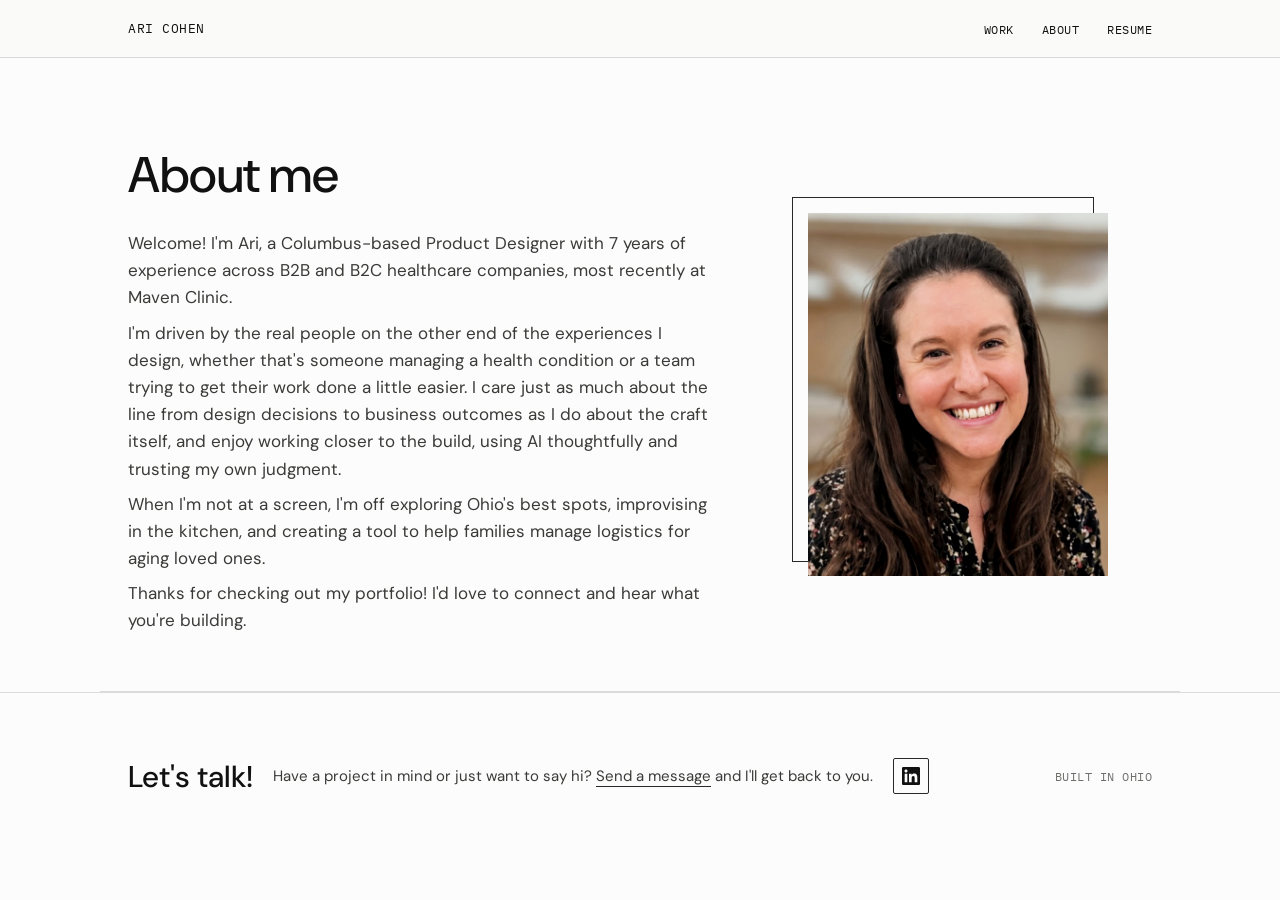
==== about.html @ f603726d "Align footer contact block on one line, vertically centered with Built in Ohio" ====
<!DOCTYPE html>
<html lang="en">
<head>
<meta charset="UTF-8">
<meta name="viewport" content="width=device-width, initial-scale=1.0">
<title>About — Ari Cohen</title>
<meta name="description" content="About Ari Cohen, senior product designer.">
<link rel="icon" href="favicon.svg?v=2" type="image/svg+xml">
<link rel="icon" href="favicon.ico?v=2" sizes="any">
<link rel="apple-touch-icon" href="apple-touch-icon.png?v=2">
<link rel="preconnect" href="https://fonts.googleapis.com">
<link rel="preconnect" href="https://fonts.gstatic.com" crossorigin>
<link href="https://fonts.googleapis.com/css2?family=DM+Sans:wght@400;500&family=IBM+Plex+Mono:wght@400;500&display=swap" rel="stylesheet">
<style>
  :root{
    --ink:#111111;
    --ink-soft:#3a3a38;
    --paper:#FCFCFC;
    --line:rgba(17,17,17,0.14);
    --line-strong:rgba(17,17,17,0.9);
    --gray:#6e6e6b;
    --gray-soft:#b8b6b0;
    --max:1080px;
  }
  *{box-sizing:border-box;}
  html{scroll-behavior:smooth; overscroll-behavior-y:none;}
  @media (prefers-reduced-motion: reduce){
    html{scroll-behavior:auto;}
    *{animation:none !important; transition:none !important;}
  }
  body{
    margin:0;
    background:var(--paper);
    color:var(--ink);
    font-family:'DM Sans', sans-serif;
    -webkit-font-smoothing:antialiased;
  }
  a{color:inherit;}
  a:focus-visible, button:focus-visible{
    outline:2px solid var(--ink);
    outline-offset:3px;
  }
  .wrap{max-width:var(--max); margin:0 auto; padding:0 28px;}

  /* NAV */
  header{
    position:sticky; top:0; z-index:20;
    background:rgba(250,250,248,0.92);
    backdrop-filter:blur(6px);
    border-bottom:1px solid var(--line);
  }
  nav{
    display:flex; align-items:center; justify-content:space-between;
    padding:18px 0;
  }
  .nav-name{
    font-family:'IBM Plex Mono', monospace;
    font-size:13px;
    letter-spacing:0.04em;
    text-transform:uppercase;
    text-decoration:none;
  }
  .nav-links{display:flex; gap:28px; list-style:none; margin:0; padding:0;}
  .nav-links a{
    font-family:'IBM Plex Mono', monospace;
    font-size:12px;
    letter-spacing:0.04em;
    text-transform:uppercase;
    text-decoration:none;
    border-bottom:1px solid transparent;
    padding-bottom:2px;
  }
  .nav-links a:hover{border-bottom-color:var(--ink);}
  .nav-toggle{display:none;}

  /* HERO */
  .hero{
    padding-top:88px;
    padding-bottom:48px;
    border-bottom:1px solid var(--line);
  }
  .hero-grid{
    display:grid;
    grid-template-columns:1.2fr 0.8fr;
    gap:56px;
    align-items:center;
  }
  .eyebrow{
    font-family:'IBM Plex Mono', monospace;
    font-size:12px;
    letter-spacing:0.08em;
    text-transform:uppercase;
    color:var(--gray);
    margin:0 0 22px;
  }
  h1{
    font-family:'DM Sans', sans-serif;
    font-weight:500;
    font-size:clamp(32px, 4.6vw, 50px);
    line-height:1.16;
    letter-spacing:-0.01em;
    margin:0 0 26px;
    max-width:17ch;
  }
  .hero p{
    font-size:17px;
    line-height:1.6;
    color:var(--ink-soft);
    max-width:52ch;
    margin:0 0 8px;
  }
  .hero-sub{
    font-family:'IBM Plex Mono', monospace;
    font-size:13px;
    color:var(--gray);
    margin-top:22px;
  }
  .hero-sub a{
    text-decoration:none;
    border-bottom:1px solid var(--line-strong);
  }
  .hero-photo{
    position:relative;
    justify-self:center;
  }
  .hero-photo::before{
    content:"";
    position:absolute;
    top:-16px; left:-16px;
    width:100%; height:100%;
    border:1px solid var(--line-strong);
  }
  .hero-photo img{
    position:relative;
    display:block;
    width:100%;
    max-width:300px;
    aspect-ratio:633/766;
    object-fit:cover;
    filter:contrast(1.05);
  }
  @media (max-width:760px){
    .hero-grid{grid-template-columns:1fr; gap:36px;}
    .hero-photo{justify-self:start; order:-1; max-width:200px;}
    .hero-photo::before{top:-10px; left:-10px;}
  }

  /* READOUT STRIP — signature element */
  .readout{
    border-bottom:1px solid var(--line);
  }
  .readout-inner{
    display:grid;
    grid-template-columns:repeat(4,1fr);
  }
  .stat{
    padding:26px 24px;
    border-left:1px solid var(--line);
  }
  .stat:first-child{border-left:none;}
  .stat-num{
    font-family:'IBM Plex Mono', monospace;
    font-size:clamp(22px,3.2vw,32px);
    font-weight:500;
    letter-spacing:-0.01em;
    display:block;
  }
  .stat-label{
    font-family:'IBM Plex Mono', monospace;
    font-size:11px;
    color:var(--gray);
    text-transform:uppercase;
    letter-spacing:0.04em;
    display:block;
    margin-top:6px;
    line-height:1.4;
  }

  /* SECTION HEADERS */
  section{padding:72px 0;}

  /* WORK */
  .work-grid{
    display:grid;
    grid-template-columns:1fr 1fr;
    gap:36px;
  }
  .case{
    border:1px solid var(--line-strong);
    padding:0 0 28px;
  }
  .case-img{
    width:100%;
    aspect-ratio:16/10;
    background:var(--gray-soft);
    background-image:repeating-linear-gradient(
      45deg,
      rgba(17,17,17,0.06),
      rgba(17,17,17,0.06) 1px,
      transparent 1px,
      transparent 14px
    );
    border-bottom:1px solid var(--line-strong);
    display:flex;
    align-items:center;
    justify-content:center;
  }
  .case-img span{
    font-family:'IBM Plex Mono', monospace;
    font-size:11px;
    text-transform:uppercase;
    letter-spacing:0.04em;
    color:var(--gray);
  }
  .case-body{padding:24px 24px 0;}
  .case-num{
    font-family:'IBM Plex Mono', monospace;
    font-size:13px;
    color:var(--gray-soft);
    display:block;
    margin-bottom:14px;
  }
  .case h3{
    font-family:'DM Sans', sans-serif;
    font-weight:500;
    font-size:22px;
    margin:0 0 6px;
  }
  .case-role{
    font-family:'IBM Plex Mono', monospace;
    font-size:11px;
    text-transform:uppercase;
    letter-spacing:0.04em;
    color:var(--gray);
    margin:0 0 16px;
  }
  .case p{
    font-size:15px;
    line-height:1.65;
    color:var(--ink-soft);
    margin:0 0 14px;
  }
  .case-stats{
    display:flex;
    flex-wrap:wrap;
    gap:10px 20px;
    margin-top:8px;
  }
  .case-stat{
    font-family:'IBM Plex Mono', monospace;
    font-size:12.5px;
  }
  .case-stat b{font-weight:500;}
  .tags{
    display:flex; flex-wrap:wrap; gap:8px;
    margin-top:16px;
  }
  .tag{
    font-family:'IBM Plex Mono', monospace;
    font-size:11px;
    text-transform:uppercase;
    letter-spacing:0.03em;
    border:1px solid var(--line-strong);
    padding:4px 9px;
    border-radius:2px;
  }
  @media (max-width:760px){
    .work-grid{grid-template-columns:1fr;}
  }

  /* APPROACH */
  .approach-grid{
    display:grid;
    grid-template-columns:1fr 1fr;
    gap:40px;
  }
  .approach p{
    font-size:16px;
    line-height:1.7;
    color:var(--ink-soft);
    max-width:52ch;
  }
  .principles{
    list-style:none; margin:0; padding:0;
    border-top:1px solid var(--line);
  }
  .principles li{
    padding:14px 0;
    border-bottom:1px solid var(--line);
    font-family:'IBM Plex Mono', monospace;
    font-size:13px;
    display:flex;
    gap:16px;
  }
  .principles li span.n{color:var(--gray-soft);}

  /* FOOTER / CONTACT */
  footer{
    border-top:1px solid var(--line);
    padding:64px 0 48px;
  }
  .footer-grid{
    display:flex;
    justify-content:space-between;
    align-items:center;
    flex-wrap:wrap;
    gap:32px;
  }
  .footer-contact{
    display:flex;
    align-items:center;
    flex-wrap:nowrap;
    gap:20px;
  }
  footer h2{
    font-family:'DM Sans', sans-serif;
    font-weight:500;
    font-size:30px;
    margin:0;
    white-space:nowrap;
  }
  .footer-link{
    color:inherit;
    text-decoration:none;
    border-bottom:1px solid var(--line-strong);
    cursor:pointer;
  }
  .footer-link:hover{color:var(--gray); border-bottom-color:var(--gray);}
  .social-link{
    display:inline-flex;
    align-items:center;
    justify-content:center;
    width:36px;
    height:36px;
    border:1px solid var(--line-strong);
    border-radius:2px;
    color:var(--ink);
    text-decoration:none;
    transition:background 0.15s ease;
  }
  .social-link:hover{background:var(--line);}
  .social-link svg{width:18px; height:18px;}
  .btn{
    display:inline-block;
    font-family:'IBM Plex Mono', monospace;
    font-size:13px;
    text-transform:uppercase;
    letter-spacing:0.04em;
    text-decoration:none;
    color:var(--paper);
    background:var(--ink);
    padding:14px 22px;
    border-radius:2px;
  }
  .btn:hover{background:var(--ink-soft);}
  .footer-tag{
    font-family:'IBM Plex Mono', monospace;
    font-size:12px;
    letter-spacing:0.04em;
    text-transform:uppercase;
    color:var(--gray);
  }
  .footer-intro{
    font-size:15px;
    line-height:1.6;
    color:var(--ink-soft);
    margin:0 0 24px;
    max-width:38ch;
  }
  .footer-contact .footer-intro{
    margin:0;
    max-width:none;
    white-space:nowrap;
  }
  .contact-form{
    display:flex;
    flex-direction:column;
    gap:16px;
    max-width:420px;
    margin-bottom:32px;
  }
  .hp-field{
    position:absolute;
    left:-9999px;
    width:1px;
    height:1px;
    opacity:0;
  }
  .form-row{
    display:flex;
    flex-direction:column;
    gap:6px;
  }
  .form-row label{
    font-family:'IBM Plex Mono', monospace;
    font-size:11px;
    text-transform:uppercase;
    letter-spacing:0.04em;
    color:var(--gray);
  }
  .form-row input,
  .form-row textarea{
    font-family:'DM Sans', sans-serif;
    font-size:15px;
    color:var(--ink);
    background:transparent;
    border:1px solid var(--line-strong);
    border-radius:2px;
    padding:10px 12px;
    resize:vertical;
  }
  .form-row input:focus-visible,
  .form-row textarea:focus-visible{
    outline:2px solid var(--ink);
    outline-offset:1px;
  }
  .contact-form .btn{
    align-self:flex-start;
    border:none;
    cursor:pointer;
  }
  .contact-form .btn:disabled{
    opacity:0.6;
    cursor:default;
  }
  .form-status{
    font-family:'IBM Plex Mono', monospace;
    font-size:12px;
    margin:4px 0 0;
    min-height:14px;
  }
  .form-status.success{color:#1e7a3c;}
  .form-status.error{color:#d94f3d;}
  .modal-overlay{
    display:none;
    position:fixed;
    inset:0;
    background:rgba(17,17,17,0.5);
    z-index:100;
    align-items:center;
    justify-content:center;
    padding:24px;
  }
  .modal-overlay.open{display:flex;}
  body.modal-open{overflow:hidden;}
  .modal{
    position:relative;
    background:var(--paper);
    border:1px solid var(--line-strong);
    border-radius:4px;
    padding:36px;
    max-width:440px;
    width:100%;
    max-height:90vh;
    overflow-y:auto;
  }
  .modal h2{
    font-family:'DM Sans', sans-serif;
    font-weight:500;
    font-size:26px;
    margin:0 0 12px;
  }
  .modal .footer-intro{max-width:none;}
  .modal .contact-form{max-width:none; margin-bottom:0;}
  .modal-close{
    position:absolute;
    top:16px; right:16px;
    width:32px; height:32px;
    display:flex; align-items:center; justify-content:center;
    background:none;
    border:1px solid var(--line-strong);
    border-radius:2px;
    font-size:20px;
    line-height:1;
    color:var(--ink);
    cursor:pointer;
  }
  .modal-close:hover{background:var(--line);}
  .copyright{
    font-family:'IBM Plex Mono', monospace;
    font-size:11px;
    color:var(--gray);
    margin-top:56px;
  }

  @media (max-width:760px){
    .nav-links{
      position:fixed; top:57px; left:0; right:0;
      background:var(--paper);
      flex-direction:column; gap:0;
      border-bottom:1px solid var(--line);
      max-height:0; overflow:hidden;
      transition:max-height 0.25s ease;
    }
    .nav-links.open{max-height:240px;}
    .nav-links li{width:100%;}
    .nav-links a{
      display:block; padding:16px 28px;
      border-bottom:1px solid var(--line);
    }
    .nav-toggle{
      display:block;
      font-family:'IBM Plex Mono', monospace;
      font-size:12px;
      text-transform:uppercase;
      background:none; border:1px solid var(--line-strong);
      padding:8px 12px; border-radius:2px;
      cursor:pointer;
    }
    .readout-inner{grid-template-columns:repeat(2,1fr);}
    .stat:nth-child(3){border-left:none;}
    .case{grid-template-columns:1fr; gap:8px;}
    .approach-grid{grid-template-columns:1fr;}
    .footer-grid{flex-direction:column; align-items:flex-start;}
    .footer-contact{flex-wrap:wrap;}
    .footer-contact .footer-intro{white-space:normal; max-width:38ch;}
  }
</style>
</head>
<body>

<header>
  <div class="wrap">
    <nav>
      <a class="nav-name" href="index.html">Ari Cohen</a>
      <button class="nav-toggle" id="navToggle" aria-expanded="false" aria-controls="navLinks">Menu</button>
      <ul class="nav-links" id="navLinks">
        <li><a href="index.html#work">Work</a></li>
        <li><a href="about.html">About</a></li>
        <li><a href="resume.pdf" target="_blank" rel="noopener">Resume</a></li>
      </ul>
    </nav>
  </div>
</header>

<main id="top">

  <section class="hero wrap" style="padding-top:88px;">
    <div class="hero-grid">
      <div>
        <h1>About me</h1>
        <p>Welcome! I'm Ari, a Columbus-based Product Designer with 7 years of experience across B2B and B2C healthcare companies, most recently at Maven Clinic.</p>
        <p>I'm driven by the real people on the other end of the experiences I design, whether that's someone managing a health condition or a team trying to get their work done a little easier. I care just as much about the line from design decisions to business outcomes as I do about the craft itself, and enjoy working closer to the build, using AI thoughtfully and trusting my own judgment.</p>
        <p>When I'm not at a screen, I'm off exploring Ohio's best spots, improvising in the kitchen, and creating a tool to help families manage logistics for aging loved ones.</p>
        <p>Thanks for checking out my portfolio! I'd love to connect and hear what you're building.</p>
      </div>
      <div class="hero-photo">
        <img src="headshot.png" alt="Ari Cohen">
      </div>
    </div>
  </section>

</main>

<footer id="contact">
  <div class="wrap">
    <div class="footer-grid">
      <div class="footer-contact">
        <h2>Let's talk!</h2>
        <p class="footer-intro">Have a project in mind or just want to say hi? <a href="#" class="footer-link" id="contactOpenBtn">Send a message</a> and I'll get back to you.</p>
        <a class="social-link" href="https://linkedin.com/in/cohenariella" target="_blank" rel="noopener" aria-label="LinkedIn">
          <svg viewBox="0 0 24 24" fill="currentColor" aria-hidden="true"><path d="M20.447 20.452h-3.554v-5.569c0-1.328-.027-3.037-1.852-3.037-1.853 0-2.136 1.445-2.136 2.939v5.667H9.351V9h3.414v1.561h.046c.477-.9 1.637-1.85 3.37-1.85 3.601 0 4.267 2.37 4.267 5.455v6.286zM5.337 7.433c-1.144 0-2.063-.926-2.063-2.065 0-1.138.92-2.063 2.063-2.063 1.14 0 2.064.925 2.064 2.063 0 1.139-.925 2.065-2.064 2.065zm1.782 13.019H3.555V9h3.564v11.452zM22.225 0H1.771C.792 0 0 .774 0 1.729v20.542C0 23.227.792 24 1.771 24h20.451C23.2 24 24 23.227 24 22.271V1.729C24 .774 23.2 0 22.222 0h.003z"/></svg>
        </a>
      </div>
      <p class="footer-tag">Built in Ohio</p>
    </div>
  </div>
</footer>

<div class="modal-overlay" id="contactModalOverlay">
  <div class="modal" role="dialog" aria-modal="true" aria-labelledby="contactModalTitle">
    <button type="button" class="modal-close" id="contactCloseBtn" aria-label="Close">&times;</button>
    <h2 id="contactModalTitle">Let's talk!</h2>
    <p class="footer-intro">Have a project in mind or just want to say hi? Send a message and I'll get back to you.</p>
    <form class="contact-form" id="contactForm" action="https://formsubmit.co/ajax/ariellacohen614@gmail.com" method="POST">
      <input type="text" name="_honey" class="hp-field" tabindex="-1" autocomplete="off">
      <input type="hidden" name="_subject" value="New message from portfolio site">
      <div class="form-row">
        <label for="cf-name">Name</label>
        <input type="text" id="cf-name" name="name" required>
      </div>
      <div class="form-row">
        <label for="cf-email">Email</label>
        <input type="email" id="cf-email" name="email" required>
      </div>
      <div class="form-row">
        <label for="cf-message">Message</label>
        <textarea id="cf-message" name="message" rows="4" required></textarea>
      </div>
      <button type="submit" class="btn">Send message</button>
      <p class="form-status" id="formStatus" role="status" aria-live="polite"></p>
    </form>
  </div>
</div>

<script>
  var toggle = document.getElementById('navToggle');
  var links = document.getElementById('navLinks');
  toggle.addEventListener('click', function(){
    var isOpen = links.classList.toggle('open');
    toggle.setAttribute('aria-expanded', isOpen);
  });
  links.querySelectorAll('a').forEach(function(a){
    a.addEventListener('click', function(){
      links.classList.remove('open');
      toggle.setAttribute('aria-expanded', 'false');
    });
  });

  var contactForm = document.getElementById('contactForm');
  if (contactForm) {
    contactForm.addEventListener('submit', function(e){
      e.preventDefault();
      var status = document.getElementById('formStatus');
      var btn = contactForm.querySelector('button[type="submit"]');
      status.textContent = '';
      status.className = 'form-status';
      btn.disabled = true;
      btn.textContent = 'Sending\u2026';
      fetch(contactForm.action, {
        method: 'POST',
        headers: { 'Accept': 'application/json' },
        body: new FormData(contactForm)
      }).then(function(res){
        if (!res.ok) throw new Error('Request failed');
        return res.json();
      }).then(function(){
        status.textContent = 'Thanks! Your message has been sent.';
        status.className = 'form-status success';
        contactForm.reset();
      }).catch(function(){
        status.textContent = 'Something went wrong. Please try again in a moment.';
        status.className = 'form-status error';
      }).finally(function(){
        btn.disabled = false;
        btn.textContent = 'Send message';
      });
    });
  }

  var contactOpenBtn = document.getElementById('contactOpenBtn');
  var contactModalOverlay = document.getElementById('contactModalOverlay');
  var contactCloseBtn = document.getElementById('contactCloseBtn');

  function openContactModal(){
    contactModalOverlay.classList.add('open');
    document.body.classList.add('modal-open');
    document.addEventListener('keydown', onContactModalKeydown);
    var firstField = document.getElementById('cf-name');
    if (firstField) firstField.focus();
  }
  function closeContactModal(){
    contactModalOverlay.classList.remove('open');
    document.body.classList.remove('modal-open');
    document.removeEventListener('keydown', onContactModalKeydown);
    if (contactOpenBtn) contactOpenBtn.focus();
  }
  function onContactModalKeydown(e){
    if (e.key === 'Escape') closeContactModal();
  }
  if (contactOpenBtn && contactModalOverlay && contactCloseBtn) {
    contactOpenBtn.addEventListener('click', function(e){
      e.preventDefault();
      openContactModal();
    });
    contactCloseBtn.addEventListener('click', closeContactModal);
    contactModalOverlay.addEventListener('click', function(e){
      if (e.target === contactModalOverlay) closeContactModal();
    });
  }
</script>

</body>
</html>
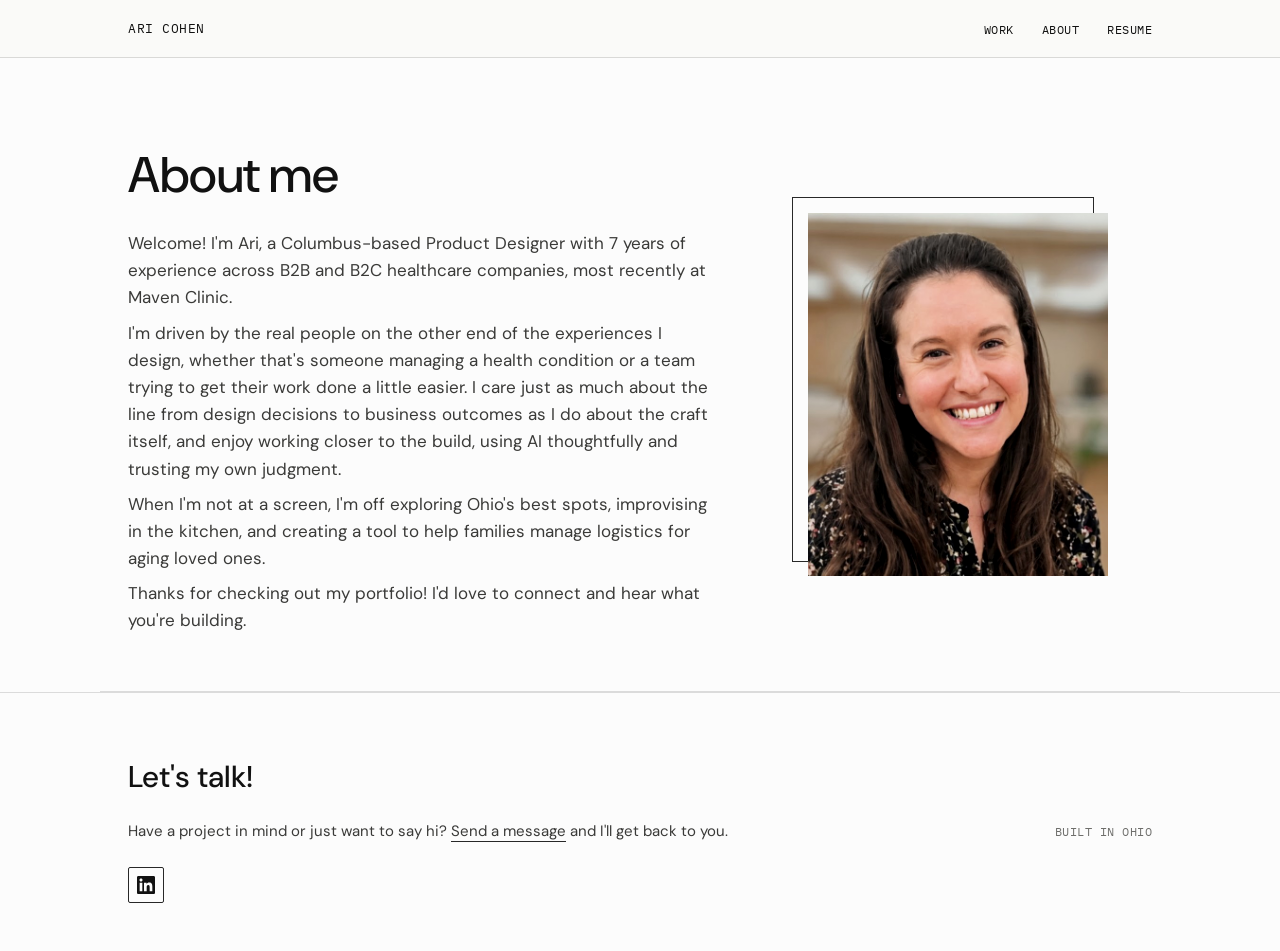
==== commit 10e4e0a4: "Restructure footer into heading row, message/Built-in-Ohio row, and icon row" ====
--- a/about.html
+++ b/about.html
@@ -301,23 +301,21 @@
   }
   .footer-grid{
     display:flex;
+    flex-direction:column;
+    gap:16px;
+  }
+  .footer-row{
+    display:flex;
     justify-content:space-between;
     align-items:center;
     flex-wrap:wrap;
-    gap:32px;
-  }
-  .footer-contact{
-    display:flex;
-    align-items:center;
-    flex-wrap:nowrap;
-    gap:20px;
+    gap:24px;
   }
   footer h2{
     font-family:'DM Sans', sans-serif;
     font-weight:500;
     font-size:30px;
     margin:0;
-    white-space:nowrap;
   }
   .footer-link{
     color:inherit;
@@ -359,6 +357,7 @@
     letter-spacing:0.04em;
     text-transform:uppercase;
     color:var(--gray);
+    white-space:nowrap;
   }
   .footer-intro{
     font-size:15px;
@@ -367,7 +366,7 @@
     margin:0 0 24px;
     max-width:38ch;
   }
-  .footer-contact .footer-intro{
+  .footer-row .footer-intro{
     margin:0;
     max-width:none;
     white-space:nowrap;
@@ -511,9 +510,8 @@
     .stat:nth-child(3){border-left:none;}
     .case{grid-template-columns:1fr; gap:8px;}
     .approach-grid{grid-template-columns:1fr;}
-    .footer-grid{flex-direction:column; align-items:flex-start;}
-    .footer-contact{flex-wrap:wrap;}
-    .footer-contact .footer-intro{white-space:normal; max-width:38ch;}
+    .footer-row{flex-direction:column; align-items:flex-start;}
+    .footer-row .footer-intro{white-space:normal; max-width:38ch;}
   }
 </style>
 </head>
@@ -555,14 +553,14 @@
 <footer id="contact">
   <div class="wrap">
     <div class="footer-grid">
-      <div class="footer-contact">
-        <h2>Let's talk!</h2>
+      <h2>Let's talk!</h2>
+      <div class="footer-row">
         <p class="footer-intro">Have a project in mind or just want to say hi? <a href="#" class="footer-link" id="contactOpenBtn">Send a message</a> and I'll get back to you.</p>
-        <a class="social-link" href="https://linkedin.com/in/cohenariella" target="_blank" rel="noopener" aria-label="LinkedIn">
-          <svg viewBox="0 0 24 24" fill="currentColor" aria-hidden="true"><path d="M20.447 20.452h-3.554v-5.569c0-1.328-.027-3.037-1.852-3.037-1.853 0-2.136 1.445-2.136 2.939v5.667H9.351V9h3.414v1.561h.046c.477-.9 1.637-1.85 3.37-1.85 3.601 0 4.267 2.37 4.267 5.455v6.286zM5.337 7.433c-1.144 0-2.063-.926-2.063-2.065 0-1.138.92-2.063 2.063-2.063 1.14 0 2.064.925 2.064 2.063 0 1.139-.925 2.065-2.064 2.065zm1.782 13.019H3.555V9h3.564v11.452zM22.225 0H1.771C.792 0 0 .774 0 1.729v20.542C0 23.227.792 24 1.771 24h20.451C23.2 24 24 23.227 24 22.271V1.729C24 .774 23.2 0 22.222 0h.003z"/></svg>
-        </a>
+        <p class="footer-tag">Built in Ohio</p>
       </div>
-      <p class="footer-tag">Built in Ohio</p>
+      <a class="social-link" href="https://linkedin.com/in/cohenariella" target="_blank" rel="noopener" aria-label="LinkedIn">
+        <svg viewBox="0 0 24 24" fill="currentColor" aria-hidden="true"><path d="M20.447 20.452h-3.554v-5.569c0-1.328-.027-3.037-1.852-3.037-1.853 0-2.136 1.445-2.136 2.939v5.667H9.351V9h3.414v1.561h.046c.477-.9 1.637-1.85 3.37-1.85 3.601 0 4.267 2.37 4.267 5.455v6.286zM5.337 7.433c-1.144 0-2.063-.926-2.063-2.065 0-1.138.92-2.063 2.063-2.063 1.14 0 2.064.925 2.064 2.063 0 1.139-.925 2.065-2.064 2.065zm1.782 13.019H3.555V9h3.564v11.452zM22.225 0H1.771C.792 0 0 .774 0 1.729v20.542C0 23.227.792 24 1.771 24h20.451C23.2 24 24 23.227 24 22.271V1.729C24 .774 23.2 0 22.222 0h.003z"/></svg>
+      </a>
     </div>
   </div>
 </footer>
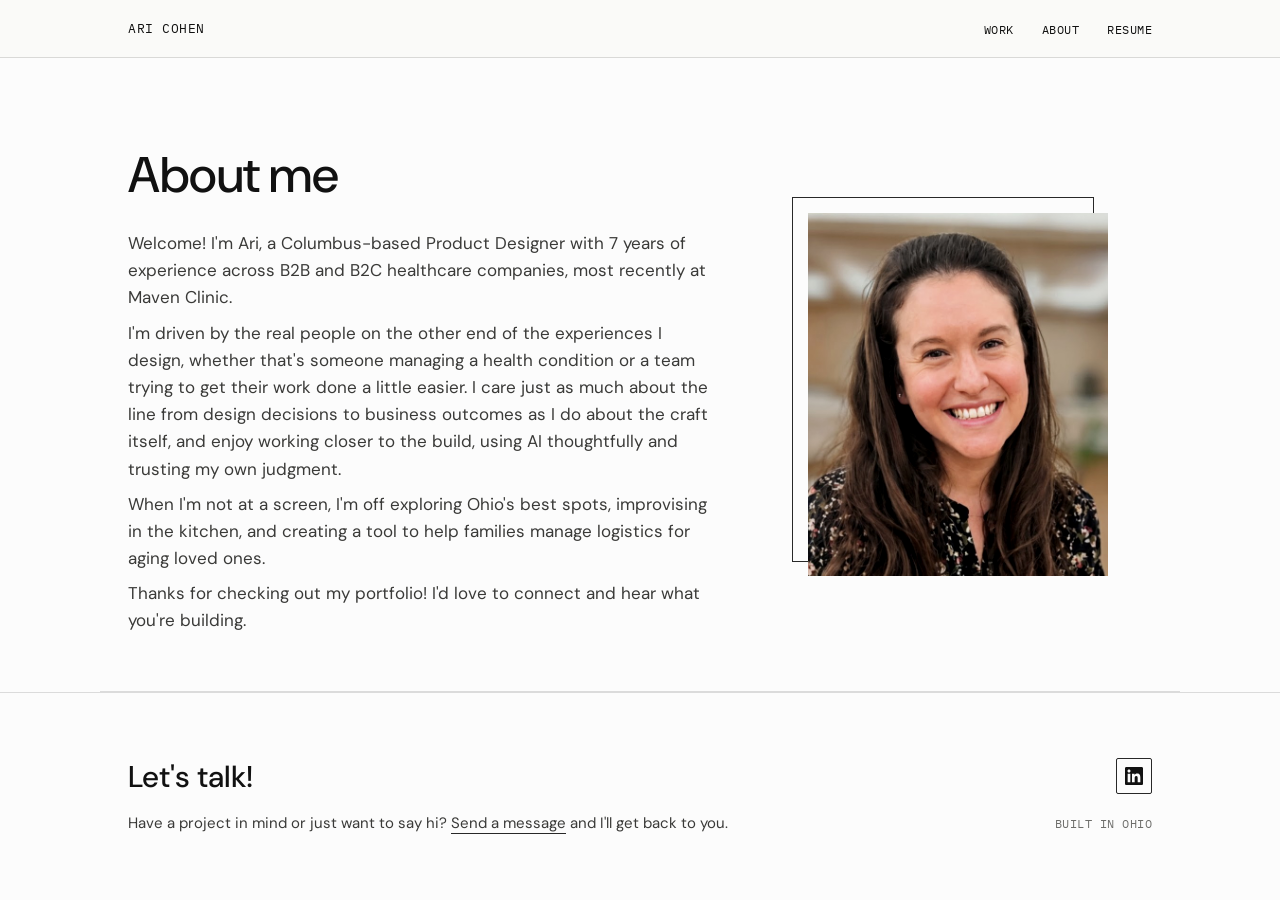
==== commit 0cb381b1: "Pair LinkedIn icon with heading row and tighten footer row spacing" ====
--- a/about.html
+++ b/about.html
@@ -302,7 +302,7 @@
   .footer-grid{
     display:flex;
     flex-direction:column;
-    gap:16px;
+    gap:8px;
   }
   .footer-row{
     display:flex;
@@ -553,14 +553,16 @@
 <footer id="contact">
   <div class="wrap">
     <div class="footer-grid">
-      <h2>Let's talk!</h2>
+      <div class="footer-row">
+        <h2>Let's talk!</h2>
+        <a class="social-link" href="https://linkedin.com/in/cohenariella" target="_blank" rel="noopener" aria-label="LinkedIn">
+          <svg viewBox="0 0 24 24" fill="currentColor" aria-hidden="true"><path d="M20.447 20.452h-3.554v-5.569c0-1.328-.027-3.037-1.852-3.037-1.853 0-2.136 1.445-2.136 2.939v5.667H9.351V9h3.414v1.561h.046c.477-.9 1.637-1.85 3.37-1.85 3.601 0 4.267 2.37 4.267 5.455v6.286zM5.337 7.433c-1.144 0-2.063-.926-2.063-2.065 0-1.138.92-2.063 2.063-2.063 1.14 0 2.064.925 2.064 2.063 0 1.139-.925 2.065-2.064 2.065zm1.782 13.019H3.555V9h3.564v11.452zM22.225 0H1.771C.792 0 0 .774 0 1.729v20.542C0 23.227.792 24 1.771 24h20.451C23.2 24 24 23.227 24 22.271V1.729C24 .774 23.2 0 22.222 0h.003z"/></svg>
+        </a>
+      </div>
       <div class="footer-row">
         <p class="footer-intro">Have a project in mind or just want to say hi? <a href="#" class="footer-link" id="contactOpenBtn">Send a message</a> and I'll get back to you.</p>
         <p class="footer-tag">Built in Ohio</p>
       </div>
-      <a class="social-link" href="https://linkedin.com/in/cohenariella" target="_blank" rel="noopener" aria-label="LinkedIn">
-        <svg viewBox="0 0 24 24" fill="currentColor" aria-hidden="true"><path d="M20.447 20.452h-3.554v-5.569c0-1.328-.027-3.037-1.852-3.037-1.853 0-2.136 1.445-2.136 2.939v5.667H9.351V9h3.414v1.561h.046c.477-.9 1.637-1.85 3.37-1.85 3.601 0 4.267 2.37 4.267 5.455v6.286zM5.337 7.433c-1.144 0-2.063-.926-2.063-2.065 0-1.138.92-2.063 2.063-2.063 1.14 0 2.064.925 2.064 2.063 0 1.139-.925 2.065-2.064 2.065zm1.782 13.019H3.555V9h3.564v11.452zM22.225 0H1.771C.792 0 0 .774 0 1.729v20.542C0 23.227.792 24 1.771 24h20.451C23.2 24 24 23.227 24 22.271V1.729C24 .774 23.2 0 22.222 0h.003z"/></svg>
-      </a>
     </div>
   </div>
 </footer>
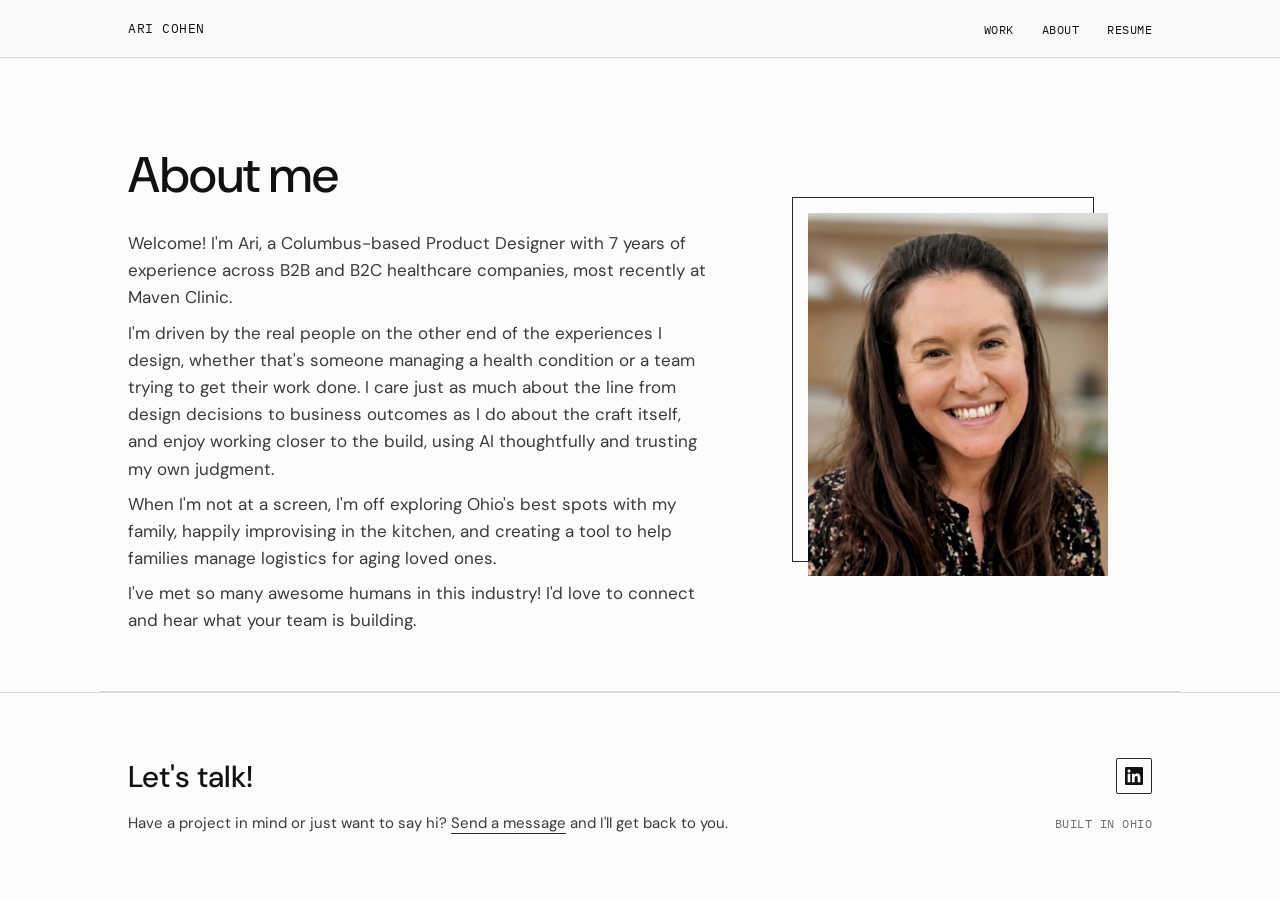
==== commit 8622fc25: "Update about me copy" ====
--- a/about.html
+++ b/about.html
@@ -538,9 +538,9 @@
       <div>
         <h1>About me</h1>
         <p>Welcome! I'm Ari, a Columbus-based Product Designer with 7 years of experience across B2B and B2C healthcare companies, most recently at Maven Clinic.</p>
-        <p>I'm driven by the real people on the other end of the experiences I design, whether that's someone managing a health condition or a team trying to get their work done a little easier. I care just as much about the line from design decisions to business outcomes as I do about the craft itself, and enjoy working closer to the build, using AI thoughtfully and trusting my own judgment.</p>
-        <p>When I'm not at a screen, I'm off exploring Ohio's best spots, improvising in the kitchen, and creating a tool to help families manage logistics for aging loved ones.</p>
-        <p>Thanks for checking out my portfolio! I'd love to connect and hear what you're building.</p>
+        <p>I'm driven by the real people on the other end of the experiences I design, whether that's someone managing a health condition or a team trying to get their work done. I care just as much about the line from design decisions to business outcomes as I do about the craft itself, and enjoy working closer to the build, using AI thoughtfully and trusting my own judgment.</p>
+        <p>When I'm not at a screen, I'm off exploring Ohio's best spots with my family, happily improvising in the kitchen, and creating a tool to help families manage logistics for aging loved ones.</p>
+        <p>I've met so many awesome humans in this industry! I'd love to connect and hear what your team is building.</p>
       </div>
       <div class="hero-photo">
         <img src="headshot.png" alt="Ari Cohen">
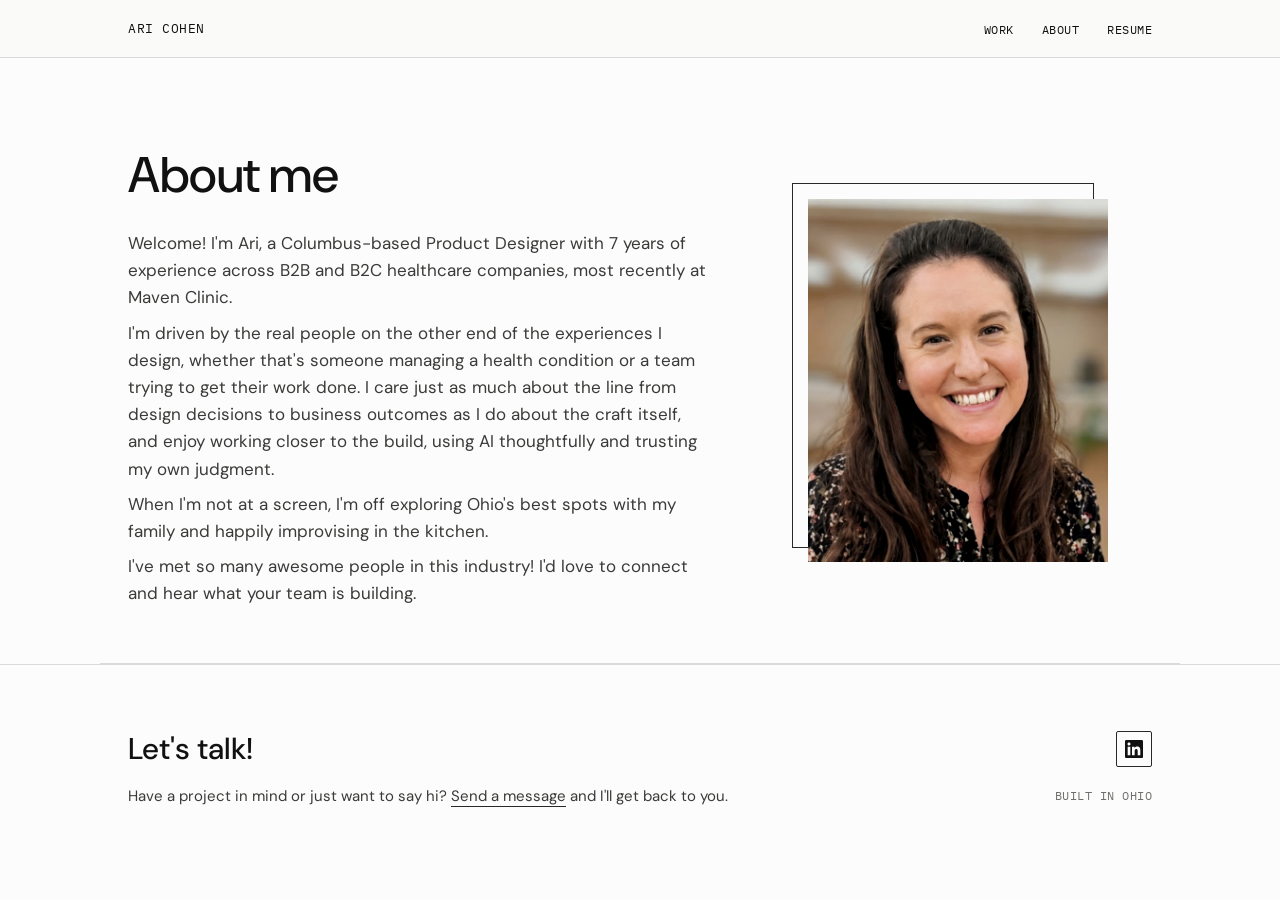
==== commit 1205cbf5: "Update About page bio copy" ====
--- a/about.html
+++ b/about.html
@@ -4,7 +4,7 @@
 <meta charset="UTF-8">
 <meta name="viewport" content="width=device-width, initial-scale=1.0">
 <title>About — Ari Cohen</title>
-<meta name="description" content="About Ari Cohen, senior product designer.">
+<meta name="description" content="About Ari Cohen, product designer.">
 <link rel="icon" href="favicon.svg?v=2" type="image/svg+xml">
 <link rel="icon" href="favicon.ico?v=2" sizes="any">
 <link rel="apple-touch-icon" href="apple-touch-icon.png?v=2">
@@ -539,8 +539,8 @@
         <h1>About me</h1>
         <p>Welcome! I'm Ari, a Columbus-based Product Designer with 7 years of experience across B2B and B2C healthcare companies, most recently at Maven Clinic.</p>
         <p>I'm driven by the real people on the other end of the experiences I design, whether that's someone managing a health condition or a team trying to get their work done. I care just as much about the line from design decisions to business outcomes as I do about the craft itself, and enjoy working closer to the build, using AI thoughtfully and trusting my own judgment.</p>
-        <p>When I'm not at a screen, I'm off exploring Ohio's best spots with my family, happily improvising in the kitchen, and creating a tool to help families manage logistics for aging loved ones.</p>
-        <p>I've met so many awesome humans in this industry! I'd love to connect and hear what your team is building.</p>
+        <p>When I'm not at a screen, I'm off exploring Ohio's best spots with my family and happily improvising in the kitchen.</p>
+        <p>I've met so many awesome people in this industry! I'd love to connect and hear what your team is building.</p>
       </div>
       <div class="hero-photo">
         <img src="headshot.png" alt="Ari Cohen">
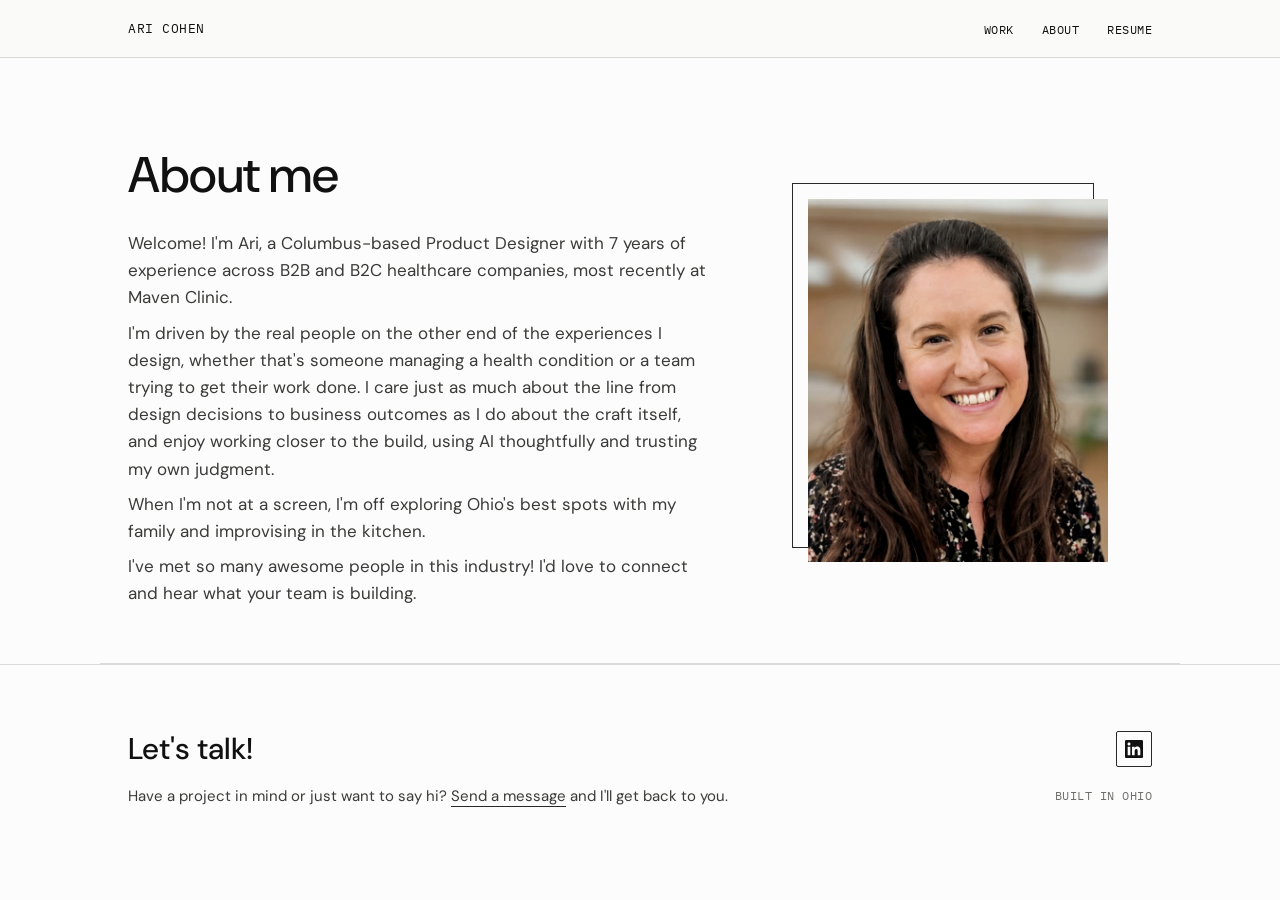
==== commit 3f02f044: "Update contact modal copy site-wide, trim About page bio Change the contact modal heading/intro from" ====
--- a/about.html
+++ b/about.html
@@ -539,7 +539,7 @@
         <h1>About me</h1>
         <p>Welcome! I'm Ari, a Columbus-based Product Designer with 7 years of experience across B2B and B2C healthcare companies, most recently at Maven Clinic.</p>
         <p>I'm driven by the real people on the other end of the experiences I design, whether that's someone managing a health condition or a team trying to get their work done. I care just as much about the line from design decisions to business outcomes as I do about the craft itself, and enjoy working closer to the build, using AI thoughtfully and trusting my own judgment.</p>
-        <p>When I'm not at a screen, I'm off exploring Ohio's best spots with my family and happily improvising in the kitchen.</p>
+        <p>When I'm not at a screen, I'm off exploring Ohio's best spots with my family and improvising in the kitchen.</p>
         <p>I've met so many awesome people in this industry! I'd love to connect and hear what your team is building.</p>
       </div>
       <div class="hero-photo">
@@ -570,8 +570,8 @@
 <div class="modal-overlay" id="contactModalOverlay">
   <div class="modal" role="dialog" aria-modal="true" aria-labelledby="contactModalTitle">
     <button type="button" class="modal-close" id="contactCloseBtn" aria-label="Close">&times;</button>
-    <h2 id="contactModalTitle">Let's talk!</h2>
-    <p class="footer-intro">Have a project in mind or just want to say hi? Send a message and I'll get back to you.</p>
+    <h2 id="contactModalTitle">Get in touch</h2>
+    <p class="footer-intro">Questions about my work, or an opportunity to discuss? Send a note and I'll follow up.</p>
     <form class="contact-form" id="contactForm" action="https://formsubmit.co/ajax/ariellacohen614@gmail.com" method="POST">
       <input type="text" name="_honey" class="hp-field" tabindex="-1" autocomplete="off">
       <input type="hidden" name="_subject" value="New message from portfolio site">
